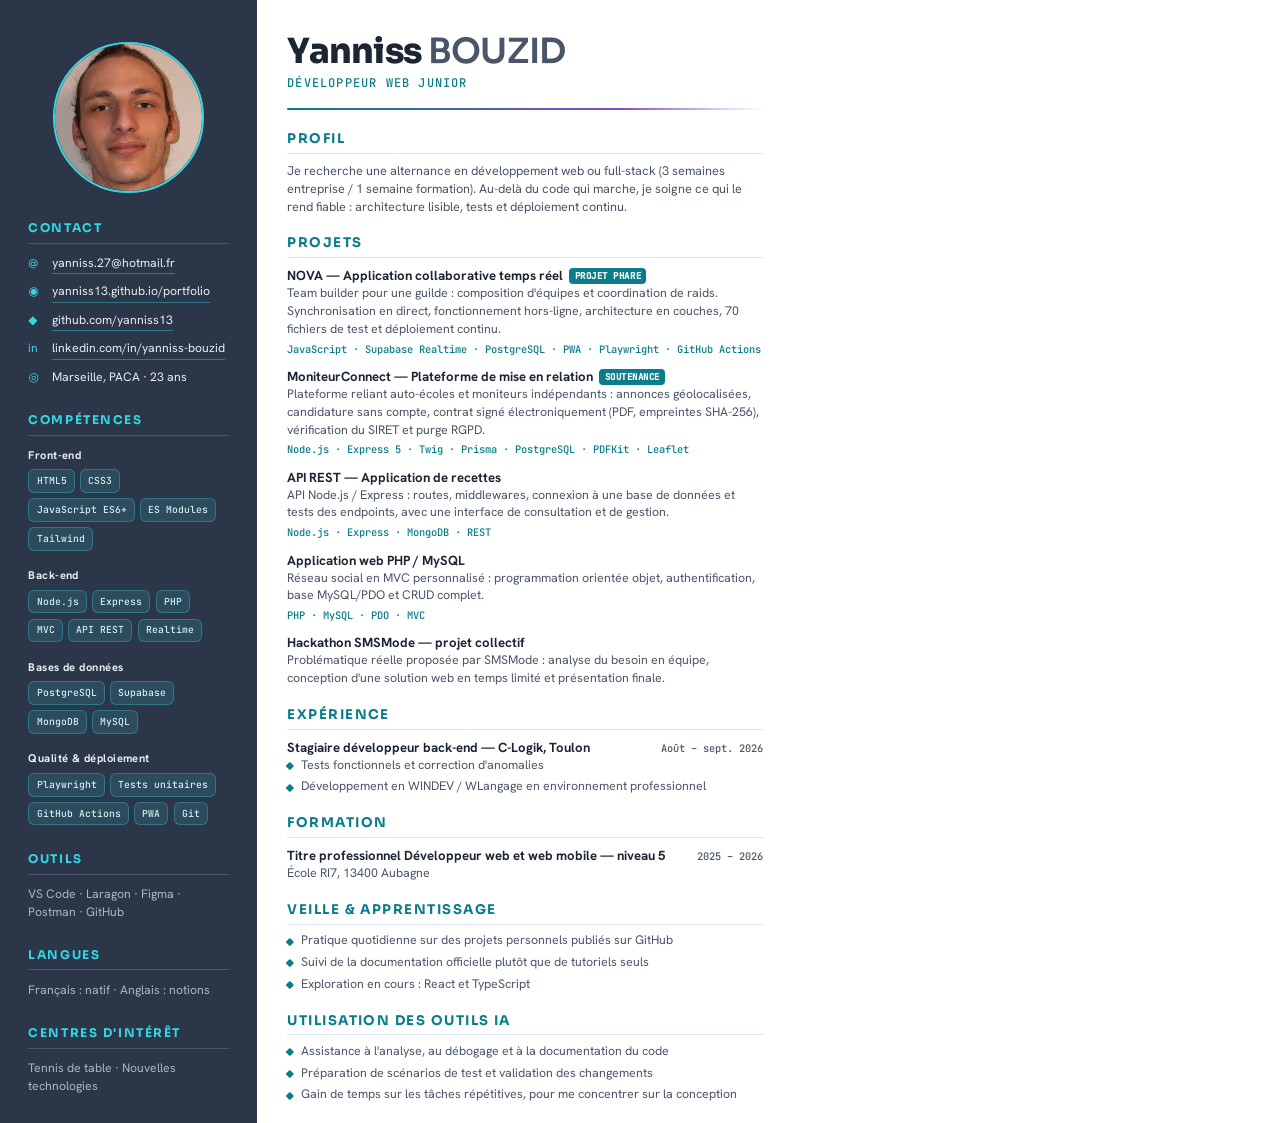
==== cv/cv.html @ 4e0df5e6 "Ajoute MoniteurConnect au CV Le projet de soutenance n'y figurait pas, alors que c'est le plus proch" ====
﻿<!DOCTYPE html>
<html lang="fr">
<head>
<meta charset="utf-8" />
<title>CV — BOUZID Yanniss</title>
<style>
  /* Polices embarquées localement, jamais chargées depuis le réseau.
     Avec Google Fonts, un rendu lancé sur une connexion lente produisait
     un PDF en Segoe UI sans le moindre avertissement : l'apparence du CV
     dépendait du réseau au moment du build. Ici le rendu est déterministe
     et fonctionne hors ligne. */
  @font-face { font-family: "Hanken Grotesk"; font-weight: 400; font-style: normal; font-display: block; src: url("./fonts/HankenGrotesk-400.woff2") format("woff2"); }
  @font-face { font-family: "Hanken Grotesk"; font-weight: 700; font-style: normal; font-display: block; src: url("./fonts/HankenGrotesk-700.woff2") format("woff2"); }
  @font-face { font-family: "Sora"; font-weight: 600; font-style: normal; font-display: block; src: url("./fonts/Sora-600.woff2") format("woff2"); }
  @font-face { font-family: "Sora"; font-weight: 700; font-style: normal; font-display: block; src: url("./fonts/Sora-700.woff2") format("woff2"); }
  @font-face { font-family: "Sora"; font-weight: 800; font-style: normal; font-display: block; src: url("./fonts/Sora-800.woff2") format("woff2"); }
  @font-face { font-family: "JetBrains Mono"; font-weight: 500; font-style: normal; font-display: block; src: url("./fonts/JetBrainsMono-500.woff2") format("woff2"); }

  /* ============================================================
     CV — source unique, rendu en PDF par cv/build-cv.ps1 (Edge headless).
     Ce fichier ne contient AUCUNE donnée personnelle sensible : le dépôt
     est public. Le téléphone vit dans cv/phone.local.txt (non versionné)
     et n'est injecté, à l'emplacement du marqueur PHONE_SLOT, que pour
     la variante privée destinée aux candidatures directes.
     ============================================================ */
  @page { size: A4; margin: 0; }
  * { margin: 0; padding: 0; box-sizing: border-box; }

  :root {
    --ink: #1c2534;
    --ink-soft: #4a5568;
    --side-bg: #2b3648;
    --side-ink: #e8edf5;
    --side-ink-soft: #a9b6c9;
    --accent: #0a7d8a;        /* teal lisible sur blanc */
    --accent-bright: #35d6e4; /* cyan pour le bandeau sombre */
    --rule: #dde3ec;
  }

  html, body { width: 210mm; height: 297mm; }
  body {
    display: flex;
    font-family: "Hanken Grotesk", system-ui, sans-serif;
    font-size: 9.3pt;
    line-height: 1.44;
    color: var(--ink);
    background: #fff;
    -webkit-print-color-adjust: exact;
    print-color-adjust: exact;
  }
  /* ---------------- Colonne latérale ---------------- */
  .side {
    width: 68mm;
    flex: none;
    background: var(--side-bg);
    color: var(--side-ink);
    padding: 11mm 7.5mm;
  }
  .photo {
    width: 40mm; height: 40mm;
    border-radius: 50%;
    object-fit: cover;
    object-position: center 22%;
    display: block;
    margin: 0 auto 7mm;
    border: 2.5px solid var(--accent-bright);
  }
  .side h2 {
    font-family: "Sora", sans-serif;
    font-size: 9pt;
    font-weight: 700;
    letter-spacing: .13em;
    text-transform: uppercase;
    color: var(--accent-bright);
    margin: 6.6mm 0 3mm;
    padding-bottom: 1.6mm;
    border-bottom: 1px solid rgba(255,255,255,.16);
  }
  .side h2:first-of-type { margin-top: 0; }
  .side p, .side li { color: var(--side-ink-soft); font-size: 9.2pt; }
  .side ul { list-style: none; }
  .side li { margin-bottom: 2.4mm; }

  .contact li {
    display: flex;
    gap: 2.4mm;
    align-items: flex-start;
    word-break: break-word;
    color: var(--side-ink);
  }
  .contact .ico { color: var(--accent-bright); flex: none; width: 3.8mm; font-size: 9pt; }
  /* Les liens restent cliquables dans le PDF (Edge conserve les annotations),
     mais gardent l'aspect du texte : pas de bleu ni de soulignement par défaut. */
  a { color: inherit; text-decoration: none; }
  .contact a { border-bottom: .5px solid rgba(53,214,228,.42); padding-bottom: .2mm; }
  .main a { color: inherit; }

  .skill-group { margin-bottom: 4.4mm; }
  .skill-group strong {
    display: block;
    font-size: 8.4pt;
    letter-spacing: .04em;
    color: var(--side-ink);
    margin-bottom: 1.7mm;
  }
  .tags { display: flex; flex-wrap: wrap; gap: 1.4mm; }
  .tag {
    font-family: "JetBrains Mono", monospace;
    font-size: 7.3pt;
    padding: 1mm 1.9mm;
    border-radius: 6px;
    background: rgba(53,214,228,.13);
    border: .5px solid rgba(53,214,228,.32);
    color: #cfeff3;
  }

  /* ---------------- Colonne principale ---------------- */
  .main { flex: 1; padding: 9mm 8mm 9mm 8mm; min-width: 0; }
  .name {
    font-family: "Sora", sans-serif;
    font-size: 26pt;
    font-weight: 800;
    line-height: 1.02;
    letter-spacing: -.02em;
  }
  .name span { font-weight: 600; color: var(--ink-soft); }
  .role {
    font-family: "JetBrains Mono", monospace;
    font-size: 9pt;
    letter-spacing: .1em;
    text-transform: uppercase;
    color: var(--accent);
    margin-top: 1.6mm;
  }
  .name-rule {
    width: 100%; height: 2.4px;
    background: linear-gradient(90deg, var(--accent), #7b4fd0 70%, transparent);
    margin: 4mm 0 5mm;
    border-radius: 2px;
  }

  .main h2 {
    font-family: "Sora", sans-serif;
    font-size: 10pt;
    font-weight: 700;
    letter-spacing: .11em;
    text-transform: uppercase;
    color: var(--accent);
    margin: 4.5mm 0 2.1mm;
    padding-bottom: 1.2mm;
    border-bottom: 1px solid var(--rule);
  }
  .main h2:first-of-type { margin-top: 0; }

  .lede { color: var(--ink-soft); font-size: 9.5pt; }

  .item { margin-bottom: 2.7mm; }
  .item:last-child { margin-bottom: 0; }
  .item-head { display: flex; justify-content: space-between; align-items: baseline; gap: 3mm; }
  .item-title { font-weight: 700; font-size: 9.9pt; }
  .item-meta {
    font-family: "JetBrains Mono", monospace;
    font-size: 7.8pt;
    color: var(--ink-soft);
    flex: none;
  }
  .item p { color: var(--ink-soft); font-size: 9.3pt; }
  .item .stack {
    font-family: "JetBrains Mono", monospace;
    font-size: 7.8pt;
    color: var(--accent);
    margin-top: .8mm;
  }
  .flag {
    display: inline-block;
    font-family: "JetBrains Mono", monospace;
    font-size: 6.8pt;
    letter-spacing: .06em;
    text-transform: uppercase;
    color: #fff;
    background: var(--accent);
    border-radius: 4px;
    padding: .4mm 1.4mm;
    margin-left: 1.6mm;
    vertical-align: 1.2px;
  }
  ul.bullets { list-style: none; }
  ul.bullets li {
    position: relative;
    padding-left: 3.6mm;
    color: var(--ink-soft);
    font-size: 9.3pt;
    margin-bottom: 1mm;
  }
  ul.bullets li::before {
    content: "";
    position: absolute;
    left: 0; top: 1.6mm;
    width: 1.5mm; height: 1.5mm;
    background: var(--accent);
    border-radius: 1px;
    transform: rotate(45deg);
  }
</style>
</head>
<body>

  <aside class="side">
    <img class="photo" src="./photo.jpg" alt="Photographie de BOUZID Yanniss" />

    <h2>Contact</h2>
    <ul class="contact">
      <li><span class="ico">@</span><a href="mailto:yanniss.27@hotmail.fr">yanniss.27@hotmail.fr</a></li>
      <!--PHONE_SLOT--><!-- Le téléphone n'est PAS écrit ici : ce dépôt est public.
           build-cv.ps1 remplace le marqueur PHONE_SLOT ci-dessus par le numéro lu
           dans cv/phone.local.txt (non versionné), pour la seule variante privée.
           Ne pas supprimer ce marqueur : le script échoue s'il ne le trouve pas. -->
      <li><span class="ico">&#9673;</span><a href="https://yanniss13.github.io/portfolio/">yanniss13.github.io/portfolio</a></li>
      <li><span class="ico">&#9670;</span><a href="https://github.com/yanniss13">github.com/yanniss13</a></li>
      <li><span class="ico">in</span><a href="https://www.linkedin.com/in/yanniss-bouzid-675b71414/">linkedin.com/in/yanniss-bouzid</a></li>
      <li><span class="ico">&#9678;</span><span>Marseille, PACA &middot; 23 ans</span></li>
    </ul>

    <h2>Compétences</h2>
    <div class="skill-group">
      <strong>Front-end</strong>
      <div class="tags">
        <span class="tag">HTML5</span><span class="tag">CSS3</span><span class="tag">JavaScript ES6+</span><span class="tag">ES Modules</span><span class="tag">Tailwind</span>
      </div>
    </div>
    <div class="skill-group">
      <strong>Back-end</strong>
      <div class="tags">
        <span class="tag">Node.js</span><span class="tag">Express</span><span class="tag">PHP</span><span class="tag">MVC</span><span class="tag">API REST</span><span class="tag">Realtime</span>
      </div>
    </div>
    <div class="skill-group">
      <strong>Bases de données</strong>
      <div class="tags">
        <span class="tag">PostgreSQL</span><span class="tag">Supabase</span><span class="tag">MongoDB</span><span class="tag">MySQL</span>
      </div>
    </div>
    <div class="skill-group">
      <strong>Qualité &amp; déploiement</strong>
      <div class="tags">
        <span class="tag">Playwright</span><span class="tag">Tests unitaires</span><span class="tag">GitHub Actions</span><span class="tag">PWA</span><span class="tag">Git</span>
      </div>
    </div>

    <h2>Outils</h2>
    <p>VS Code &middot; Laragon &middot; Figma &middot; Postman &middot; GitHub</p>

    <h2>Langues</h2>
    <p>Français : natif &middot; Anglais : notions</p>

    <h2>Centres d'intérêt</h2>
    <p>Tennis de table &middot; Nouvelles technologies</p>
  </aside>

  <main class="main">
    <div class="name">Yanniss <span>BOUZID</span></div>
    <div class="role">Développeur web junior</div>
    <div class="name-rule"></div>

    <h2>Profil</h2>
    <p class="lede">
      Je recherche une alternance en développement web ou full-stack (3 semaines entreprise /
      1 semaine formation). Au-delà du code qui marche, je soigne ce qui le rend fiable :
      architecture lisible, tests et déploiement continu.
    </p>

    <h2>Projets</h2>
    <div class="item">
      <div class="item-head">
        <span class="item-title"><a href="https://yanniss13.github.io/NOVA/">NOVA — Application collaborative temps réel</a><span class="flag">Projet phare</span></span>
      </div>
      <p>
        Team builder pour une guilde : composition d'équipes et coordination de raids.
        Synchronisation en direct, fonctionnement hors-ligne, architecture en couches,
        70 fichiers de test et déploiement continu.
      </p>
      <div class="stack">JavaScript · Supabase Realtime · PostgreSQL · PWA · Playwright · GitHub Actions</div>
    </div>
    <div class="item">
      <div class="item-head">
        <span class="item-title"><a href="https://yanniss-bouzid.ri7.tech/">MoniteurConnect — Plateforme de mise en relation</a><span class="flag">Soutenance</span></span>
      </div>
      <p>
        Plateforme reliant auto-écoles et moniteurs indépendants : annonces géolocalisées,
        candidature sans compte, contrat signé électroniquement (PDF, empreintes SHA-256),
        vérification du SIRET et purge RGPD.
      </p>
      <div class="stack">Node.js · Express 5 · Twig · Prisma · PostgreSQL · PDFKit · Leaflet</div>
    </div>
    <div class="item">
      <div class="item-head"><span class="item-title"><a href="https://yanniss13.github.io/Projet---Cr-ation-d-api-avec-NodeJS/">API REST — Application de recettes</a></span></div>
      <p>
        API Node.js / Express : routes, middlewares, connexion à une base de données et tests des
        endpoints, avec une interface de consultation et de gestion.
      </p>
      <div class="stack">Node.js · Express · MongoDB · REST</div>
    </div>
    <div class="item">
      <div class="item-head"><span class="item-title"><a href="https://yanniss.gt.tc/Projet_Resaux/public/index.php?action=login">Application web PHP / MySQL</a></span></div>
      <p>
        Réseau social en MVC personnalisé : programmation orientée objet, authentification,
        base MySQL/PDO et CRUD complet.
      </p>
      <div class="stack">PHP · MySQL · PDO · MVC</div>
    </div>
    <div class="item">
      <div class="item-head"><span class="item-title">Hackathon SMSMode — projet collectif</span></div>
      <p>
        Problématique réelle proposée par SMSMode : analyse du besoin en équipe, conception d'une
        solution web en temps limité et présentation finale.
      </p>
    </div>

    <h2>Expérience</h2>
    <div class="item">
      <div class="item-head">
        <span class="item-title">Stagiaire développeur back-end — C-Logik, Toulon</span>
        <span class="item-meta">Août – sept. 2026</span>
      </div>
      <ul class="bullets">
        <li>Tests fonctionnels et correction d'anomalies</li>
        <li>Développement en WINDEV / WLangage en environnement professionnel</li>
      </ul>
    </div>

    <h2>Formation</h2>
    <div class="item">
      <div class="item-head">
        <span class="item-title">Titre professionnel Développeur web et web mobile — niveau 5</span>
        <span class="item-meta">2025 – 2026</span>
      </div>
      <p>École RI7, 13400 Aubagne</p>
    </div>

    <h2>Veille &amp; apprentissage</h2>
    <ul class="bullets">
      <li>Pratique quotidienne sur des projets personnels publiés sur GitHub</li>
      <li>Suivi de la documentation officielle plutôt que de tutoriels seuls</li>
      <li>Exploration en cours : React et TypeScript</li>
    </ul>

    <h2>Utilisation des outils IA</h2>
    <ul class="bullets">
      <li>Assistance à l'analyse, au débogage et à la documentation du code</li>
      <li>Préparation de scénarios de test et validation des changements</li>
      <li>Gain de temps sur les tâches répétitives, pour me concentrer sur la conception</li>
    </ul>
  </main>

</body>
</html>
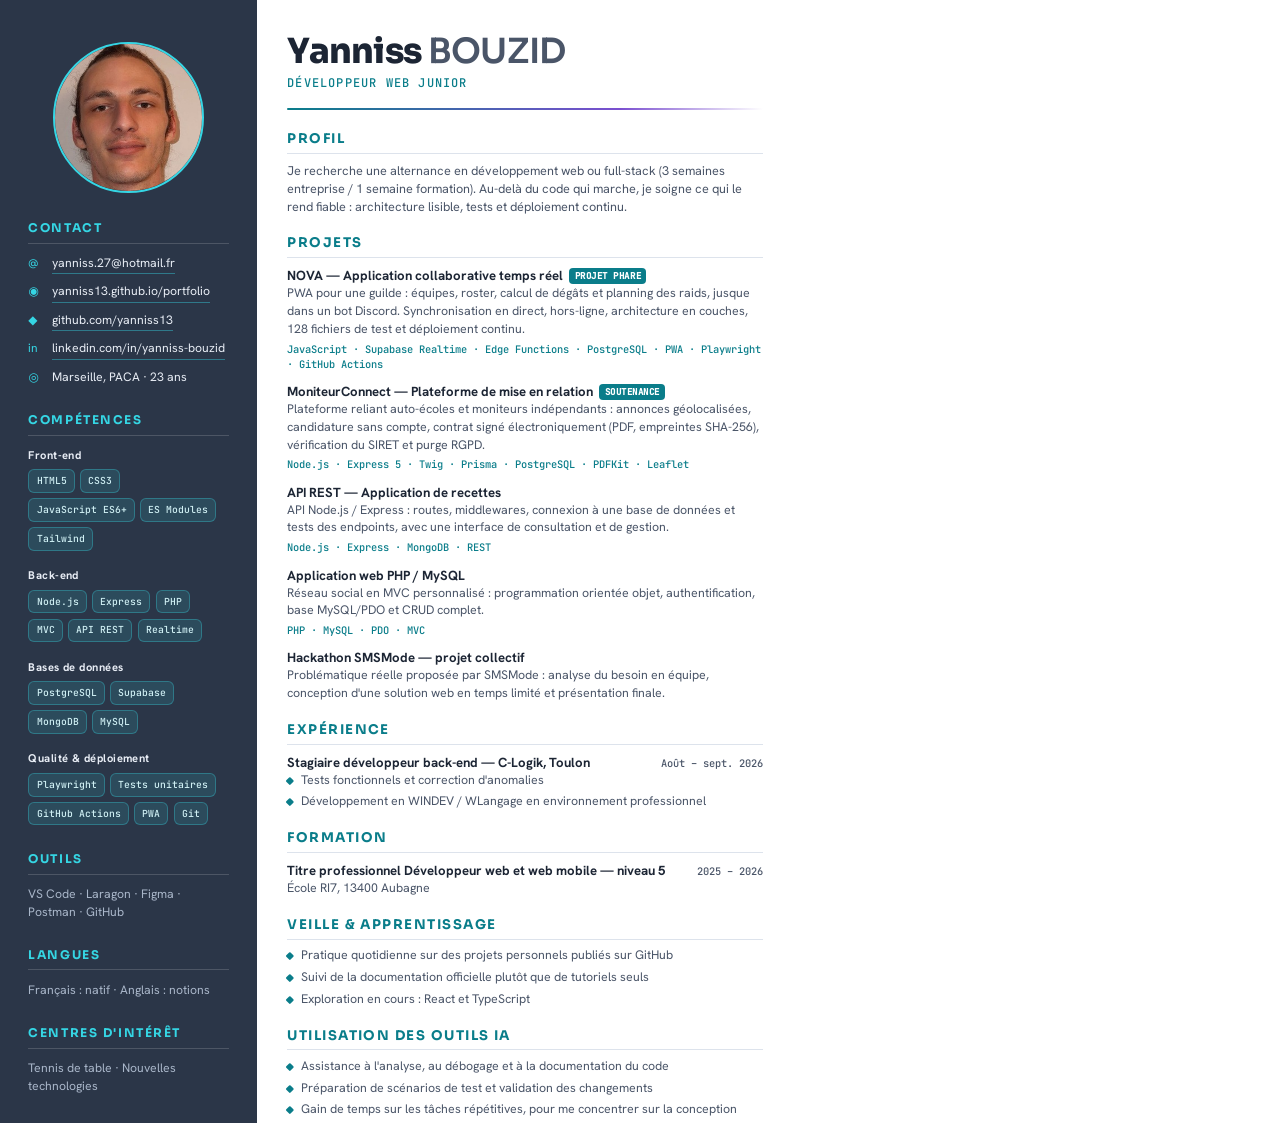
==== commit 73a87e2e: "Met NOVA a jour : nouvelle capture, chiffres et etude de cas La capture montrait l'ancien habillage," ====
--- a/cv/cv.html
+++ b/cv/cv.html
@@ -275,11 +275,11 @@
         <span class="item-title"><a href="https://yanniss13.github.io/NOVA/">NOVA — Application collaborative temps réel</a><span class="flag">Projet phare</span></span>
       </div>
       <p>
-        Team builder pour une guilde : composition d'équipes et coordination de raids.
-        Synchronisation en direct, fonctionnement hors-ligne, architecture en couches,
-        70 fichiers de test et déploiement continu.
-      </p>
-      <div class="stack">JavaScript · Supabase Realtime · PostgreSQL · PWA · Playwright · GitHub Actions</div>
+        PWA pour une guilde : équipes, roster, calcul de dégâts et planning des raids, jusque
+        dans un bot Discord. Synchronisation en direct, hors-ligne, architecture en couches,
+        128 fichiers de test et déploiement continu.
+      </p>
+      <div class="stack">JavaScript · Supabase Realtime · Edge Functions · PostgreSQL · PWA · Playwright · GitHub Actions</div>
     </div>
     <div class="item">
       <div class="item-head">
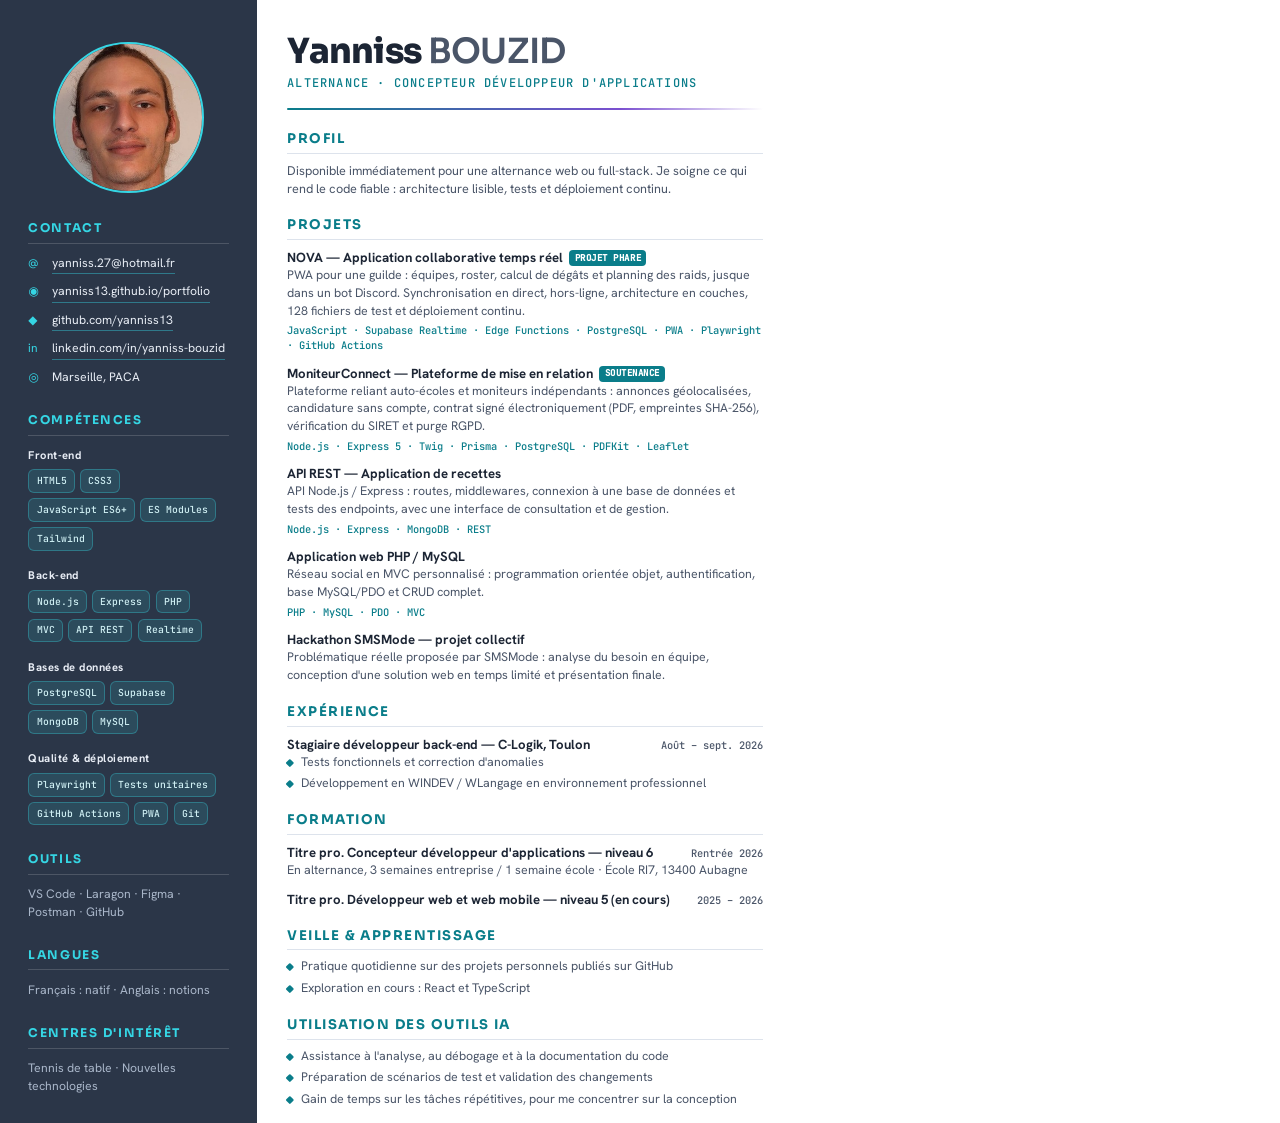
==== commit b0aa476b: "Met le CV et le portfolio a jour pour la recherche d'alternance Titre niveau 6 en alternance, dispon" ====
--- a/cv/cv.html
+++ b/cv/cv.html
@@ -218,7 +218,7 @@
       <li><span class="ico">&#9673;</span><a href="https://yanniss13.github.io/portfolio/">yanniss13.github.io/portfolio</a></li>
       <li><span class="ico">&#9670;</span><a href="https://github.com/yanniss13">github.com/yanniss13</a></li>
       <li><span class="ico">in</span><a href="https://www.linkedin.com/in/yanniss-bouzid-675b71414/">linkedin.com/in/yanniss-bouzid</a></li>
-      <li><span class="ico">&#9678;</span><span>Marseille, PACA &middot; 23 ans</span></li>
+      <li><span class="ico">&#9678;</span><span>Marseille, PACA</span></li>
     </ul>
 
     <h2>Compétences</h2>
@@ -259,14 +259,13 @@
 
   <main class="main">
     <div class="name">Yanniss <span>BOUZID</span></div>
-    <div class="role">Développeur web junior</div>
+    <div class="role">Alternance · Concepteur développeur d'applications</div>
     <div class="name-rule"></div>
 
     <h2>Profil</h2>
     <p class="lede">
-      Je recherche une alternance en développement web ou full-stack (3 semaines entreprise /
-      1 semaine formation). Au-delà du code qui marche, je soigne ce qui le rend fiable :
-      architecture lisible, tests et déploiement continu.
+      Disponible immédiatement pour une alternance web ou full-stack. Je soigne ce qui
+      rend le code fiable : architecture lisible, tests et déploiement continu.
     </p>
 
     <h2>Projets</h2>
@@ -331,16 +330,21 @@
     <h2>Formation</h2>
     <div class="item">
       <div class="item-head">
-        <span class="item-title">Titre professionnel Développeur web et web mobile — niveau 5</span>
+        <span class="item-title">Titre pro. Concepteur développeur d'applications — niveau 6</span>
+        <span class="item-meta">Rentrée 2026</span>
+      </div>
+      <p>En alternance, 3 semaines entreprise / 1 semaine école · École RI7, 13400 Aubagne</p>
+    </div>
+    <div class="item">
+      <div class="item-head">
+        <span class="item-title">Titre pro. Développeur web et web mobile — niveau 5 (en cours)</span>
         <span class="item-meta">2025 – 2026</span>
       </div>
-      <p>École RI7, 13400 Aubagne</p>
     </div>
 
     <h2>Veille &amp; apprentissage</h2>
     <ul class="bullets">
       <li>Pratique quotidienne sur des projets personnels publiés sur GitHub</li>
-      <li>Suivi de la documentation officielle plutôt que de tutoriels seuls</li>
       <li>Exploration en cours : React et TypeScript</li>
     </ul>
 
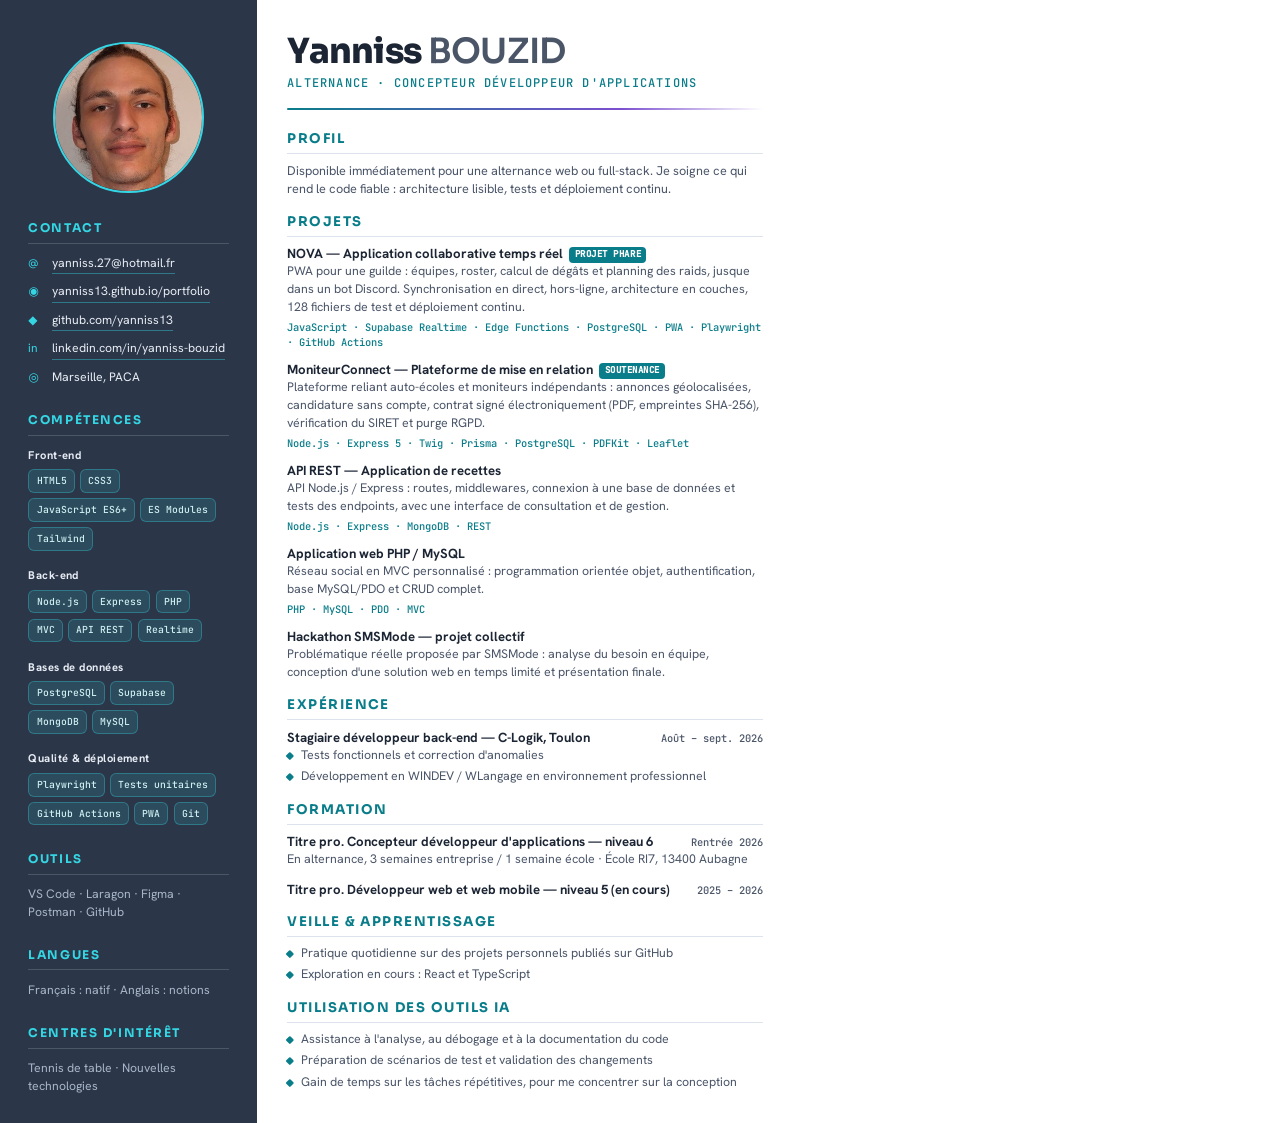
==== commit 18a6f56e: "Resserre les titres du CV pour qu'il s'imprime sans coupure La derniere puce finissait a 4,5 mm du b" ====
--- a/cv/cv.html
+++ b/cv/cv.html
@@ -146,7 +146,9 @@
     letter-spacing: .11em;
     text-transform: uppercase;
     color: var(--accent);
-    margin: 4.5mm 0 2.1mm;
+    /* 3.6mm et non plus : à 4.5mm la dernière puce finissait à 4.5mm du bord,
+       dans la marge physique des imprimantes, et sortait coupée sur papier. */
+    margin: 3.6mm 0 2.1mm;
     padding-bottom: 1.2mm;
     border-bottom: 1px solid var(--rule);
   }
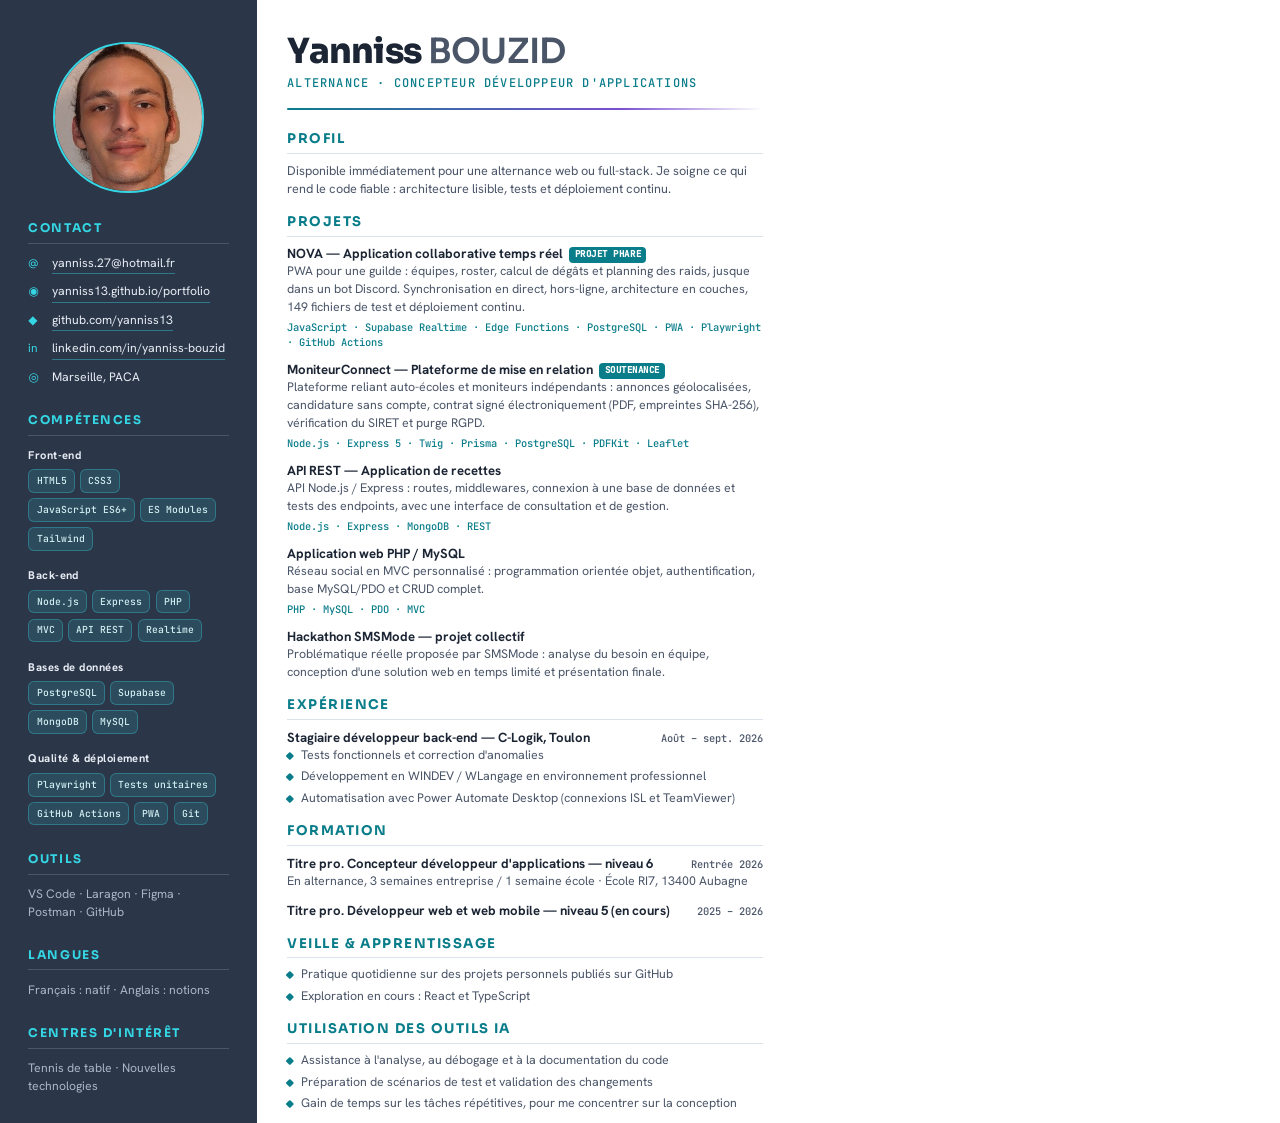
==== commit ecb7a08d: "Met à jour le nombre de tests de NOVA et le stage C-Logik NOVA compte 149 fichiers de tests sur sa v" ====
--- a/cv/cv.html
+++ b/cv/cv.html
@@ -278,7 +278,7 @@
       <p>
         PWA pour une guilde : équipes, roster, calcul de dégâts et planning des raids, jusque
         dans un bot Discord. Synchronisation en direct, hors-ligne, architecture en couches,
-        128 fichiers de test et déploiement continu.
+        149 fichiers de test et déploiement continu.
       </p>
       <div class="stack">JavaScript · Supabase Realtime · Edge Functions · PostgreSQL · PWA · Playwright · GitHub Actions</div>
     </div>
@@ -326,6 +326,7 @@
       <ul class="bullets">
         <li>Tests fonctionnels et correction d'anomalies</li>
         <li>Développement en WINDEV / WLangage en environnement professionnel</li>
+        <li>Automatisation avec Power Automate Desktop (connexions ISL et TeamViewer)</li>
       </ul>
     </div>
 
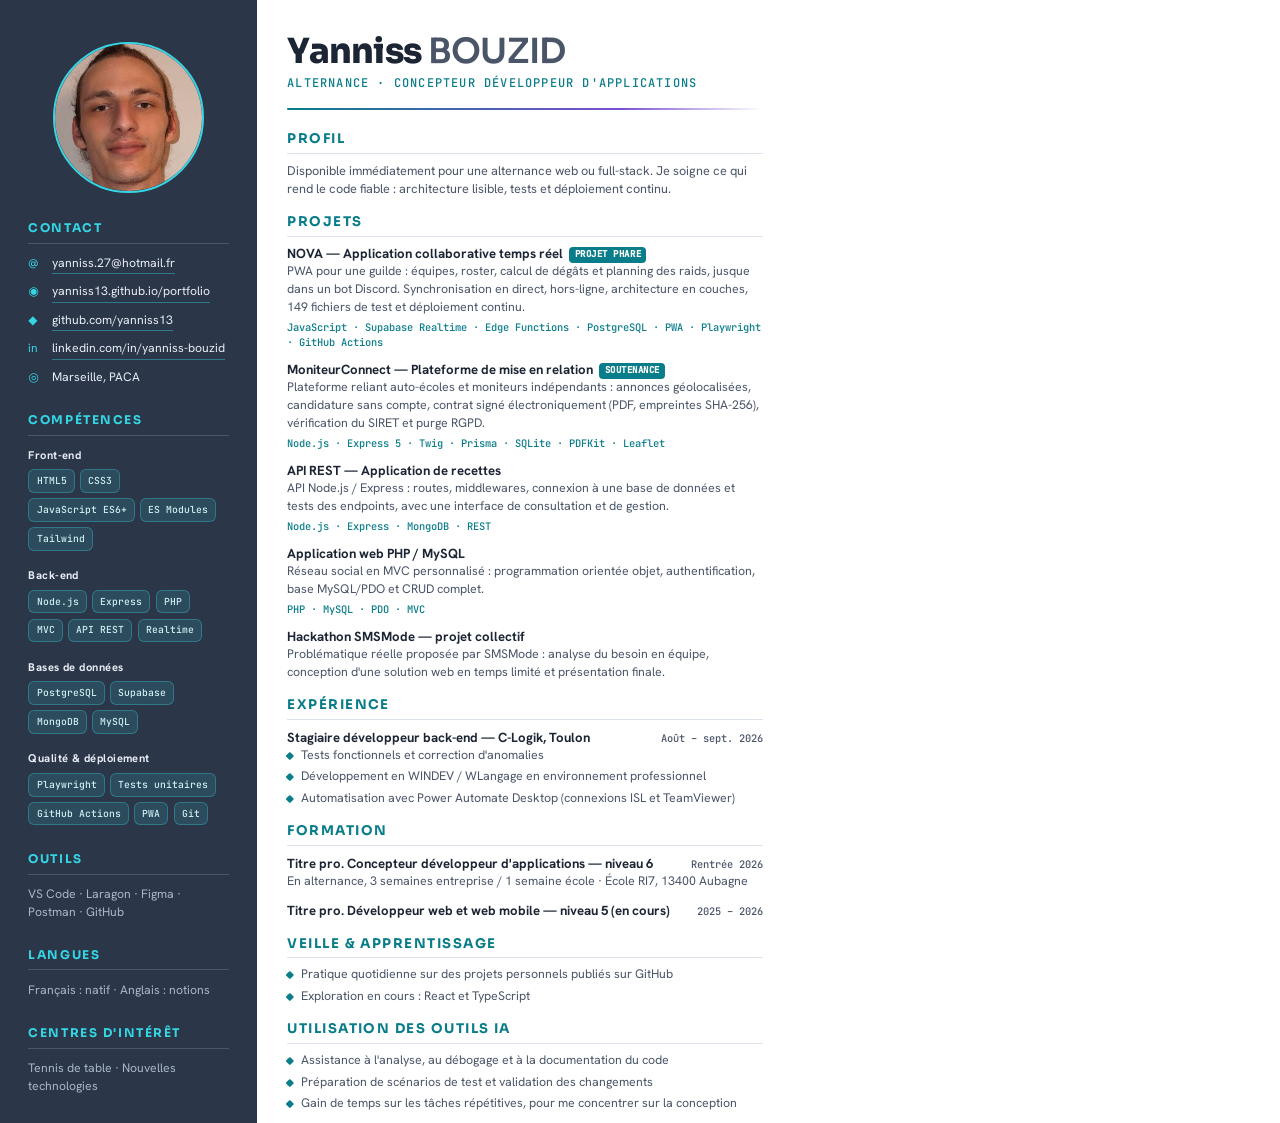
==== commit 1548ede0: "Corrige la base de données de MoniteurConnect : SQLite via Prisma Le projet tourne sur SQLite (provi" ====
--- a/cv/cv.html
+++ b/cv/cv.html
@@ -291,7 +291,7 @@
         candidature sans compte, contrat signé électroniquement (PDF, empreintes SHA-256),
         vérification du SIRET et purge RGPD.
       </p>
-      <div class="stack">Node.js · Express 5 · Twig · Prisma · PostgreSQL · PDFKit · Leaflet</div>
+      <div class="stack">Node.js · Express 5 · Twig · Prisma · SQLite · PDFKit · Leaflet</div>
     </div>
     <div class="item">
       <div class="item-head"><span class="item-title"><a href="https://yanniss13.github.io/Projet---Cr-ation-d-api-avec-NodeJS/">API REST — Application de recettes</a></span></div>
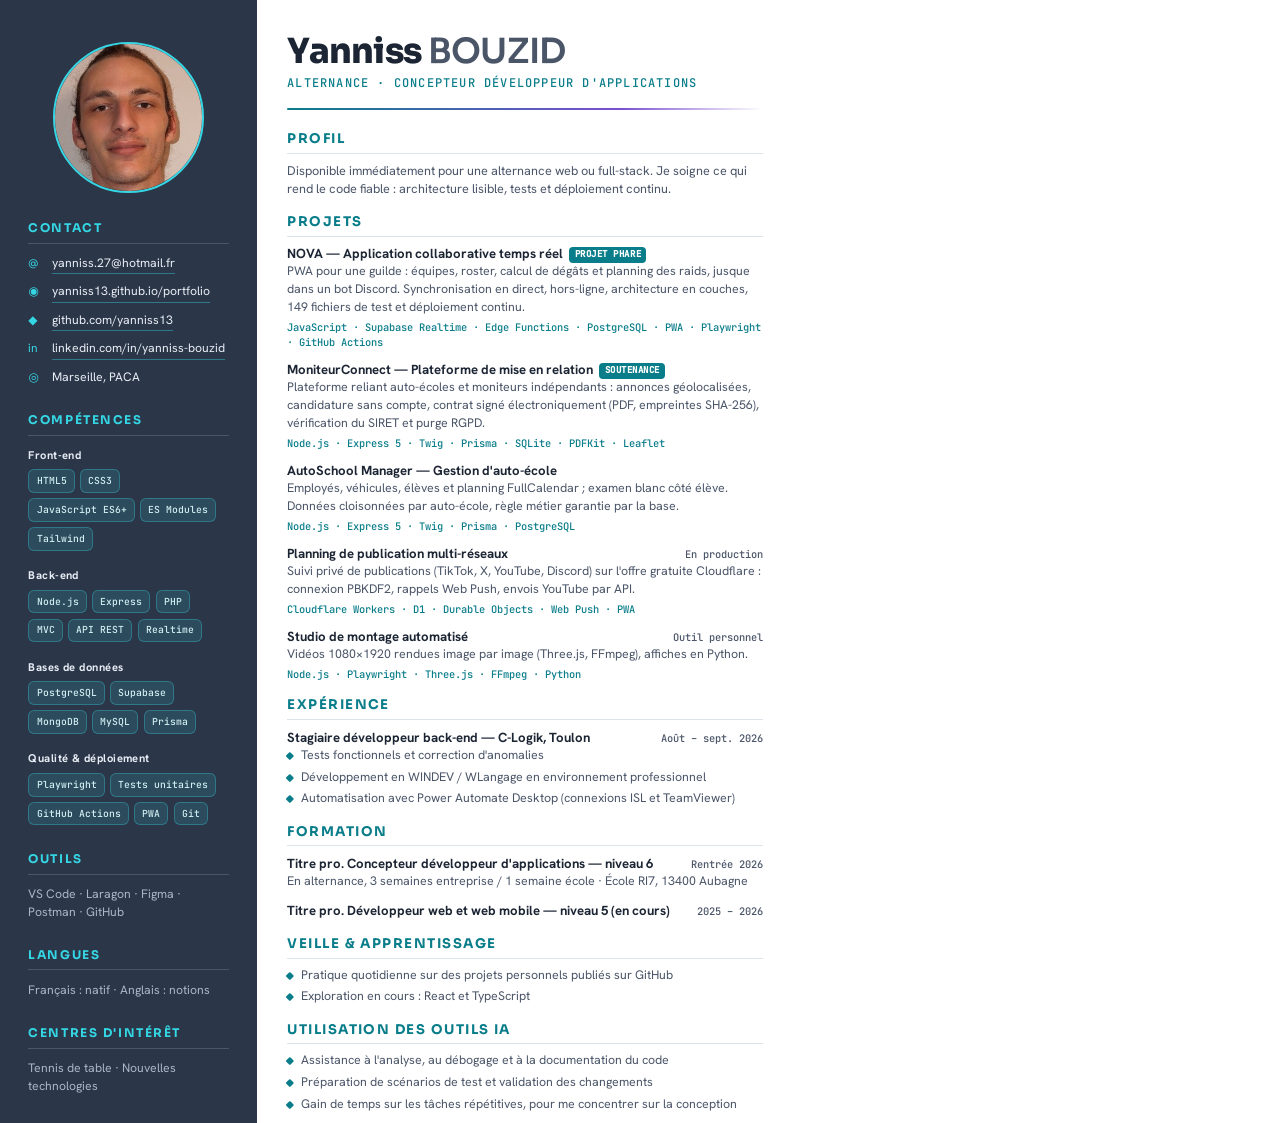
==== commit 8edaa277: "Ajoute AutoSchool Manager, le planning et le studio au portfolio Trois nouveaux projets sélectionnés" ====
--- a/cv/cv.html
+++ b/cv/cv.html
@@ -239,7 +239,7 @@
     <div class="skill-group">
       <strong>Bases de données</strong>
       <div class="tags">
-        <span class="tag">PostgreSQL</span><span class="tag">Supabase</span><span class="tag">MongoDB</span><span class="tag">MySQL</span>
+        <span class="tag">PostgreSQL</span><span class="tag">Supabase</span><span class="tag">MongoDB</span><span class="tag">MySQL</span><span class="tag">Prisma</span>
       </div>
     </div>
     <div class="skill-group">
@@ -294,27 +294,27 @@
       <div class="stack">Node.js · Express 5 · Twig · Prisma · SQLite · PDFKit · Leaflet</div>
     </div>
     <div class="item">
-      <div class="item-head"><span class="item-title"><a href="https://yanniss13.github.io/Projet---Cr-ation-d-api-avec-NodeJS/">API REST — Application de recettes</a></span></div>
-      <p>
-        API Node.js / Express : routes, middlewares, connexion à une base de données et tests des
-        endpoints, avec une interface de consultation et de gestion.
-      </p>
-      <div class="stack">Node.js · Express · MongoDB · REST</div>
-    </div>
-    <div class="item">
-      <div class="item-head"><span class="item-title"><a href="https://yanniss.gt.tc/Projet_Resaux/public/index.php?action=login">Application web PHP / MySQL</a></span></div>
-      <p>
-        Réseau social en MVC personnalisé : programmation orientée objet, authentification,
-        base MySQL/PDO et CRUD complet.
-      </p>
-      <div class="stack">PHP · MySQL · PDO · MVC</div>
-    </div>
-    <div class="item">
-      <div class="item-head"><span class="item-title">Hackathon SMSMode — projet collectif</span></div>
-      <p>
-        Problématique réelle proposée par SMSMode : analyse du besoin en équipe, conception d'une
-        solution web en temps limité et présentation finale.
-      </p>
+      <div class="item-head"><span class="item-title"><a href="https://github.com/yanniss13/Autoschool-manager">AutoSchool Manager — Gestion d'auto-école</a></span></div>
+      <p>
+        Employés, véhicules, élèves et planning FullCalendar ; examen blanc côté élève.
+        Données cloisonnées par auto-école, règle métier garantie par la base.
+      </p>
+      <div class="stack">Node.js · Express 5 · Twig · Prisma · PostgreSQL</div>
+    </div>
+    <div class="item">
+      <div class="item-head"><span class="item-title">Planning de publication multi-réseaux</span><span class="item-meta">En production</span></div>
+      <p>
+        Suivi privé de publications (TikTok, X, YouTube, Discord) sur l'offre gratuite Cloudflare :
+        connexion PBKDF2, rappels Web Push, envois YouTube par API.
+      </p>
+      <div class="stack">Cloudflare Workers · D1 · Durable Objects · Web Push · PWA</div>
+    </div>
+    <div class="item">
+      <div class="item-head"><span class="item-title">Studio de montage automatisé</span><span class="item-meta">Outil personnel</span></div>
+      <p>
+        Vidéos 1080×1920 rendues image par image (Three.js, FFmpeg), affiches en Python.
+      </p>
+      <div class="stack">Node.js · Playwright · Three.js · FFmpeg · Python</div>
     </div>
 
     <h2>Expérience</h2>
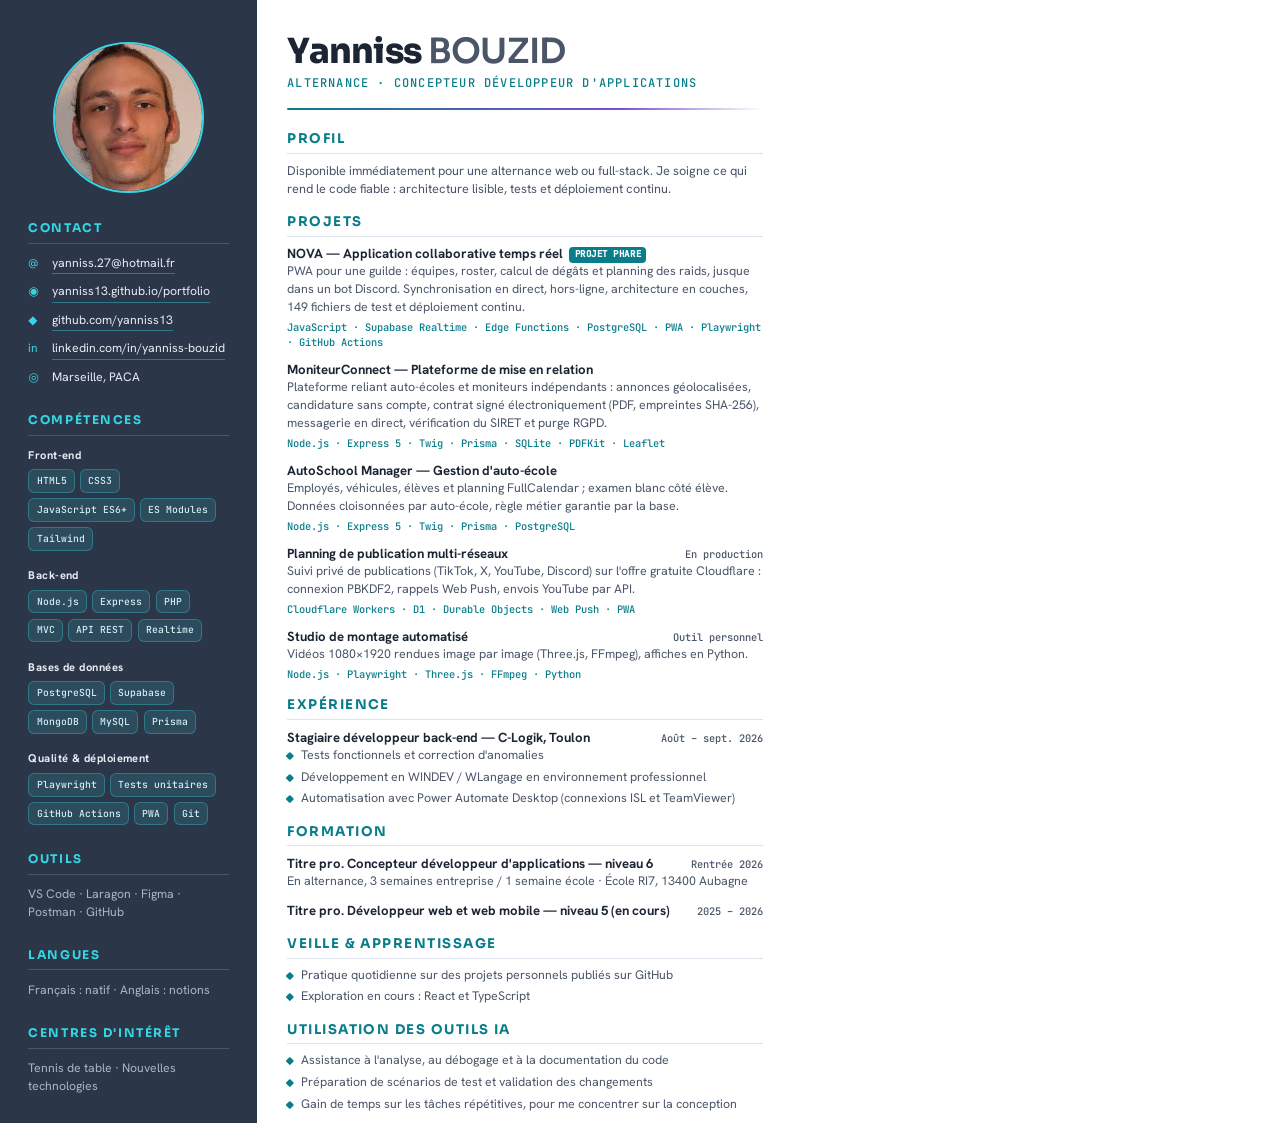
==== commit 6b4482ad: "MoniteurConnect : retire la soutenance et les liens de démo morts Badge « 13 lots livrés », messager" ====
--- a/cv/cv.html
+++ b/cv/cv.html
@@ -284,12 +284,12 @@
     </div>
     <div class="item">
       <div class="item-head">
-        <span class="item-title"><a href="https://yanniss-bouzid.ri7.tech/">MoniteurConnect — Plateforme de mise en relation</a><span class="flag">Soutenance</span></span>
+        <span class="item-title"><a href="https://github.com/yanniss13/ProjetFamilleAuto-Ecole">MoniteurConnect — Plateforme de mise en relation</a></span>
       </div>
       <p>
         Plateforme reliant auto-écoles et moniteurs indépendants : annonces géolocalisées,
         candidature sans compte, contrat signé électroniquement (PDF, empreintes SHA-256),
-        vérification du SIRET et purge RGPD.
+        messagerie en direct, vérification du SIRET et purge RGPD.
       </p>
       <div class="stack">Node.js · Express 5 · Twig · Prisma · SQLite · PDFKit · Leaflet</div>
     </div>
